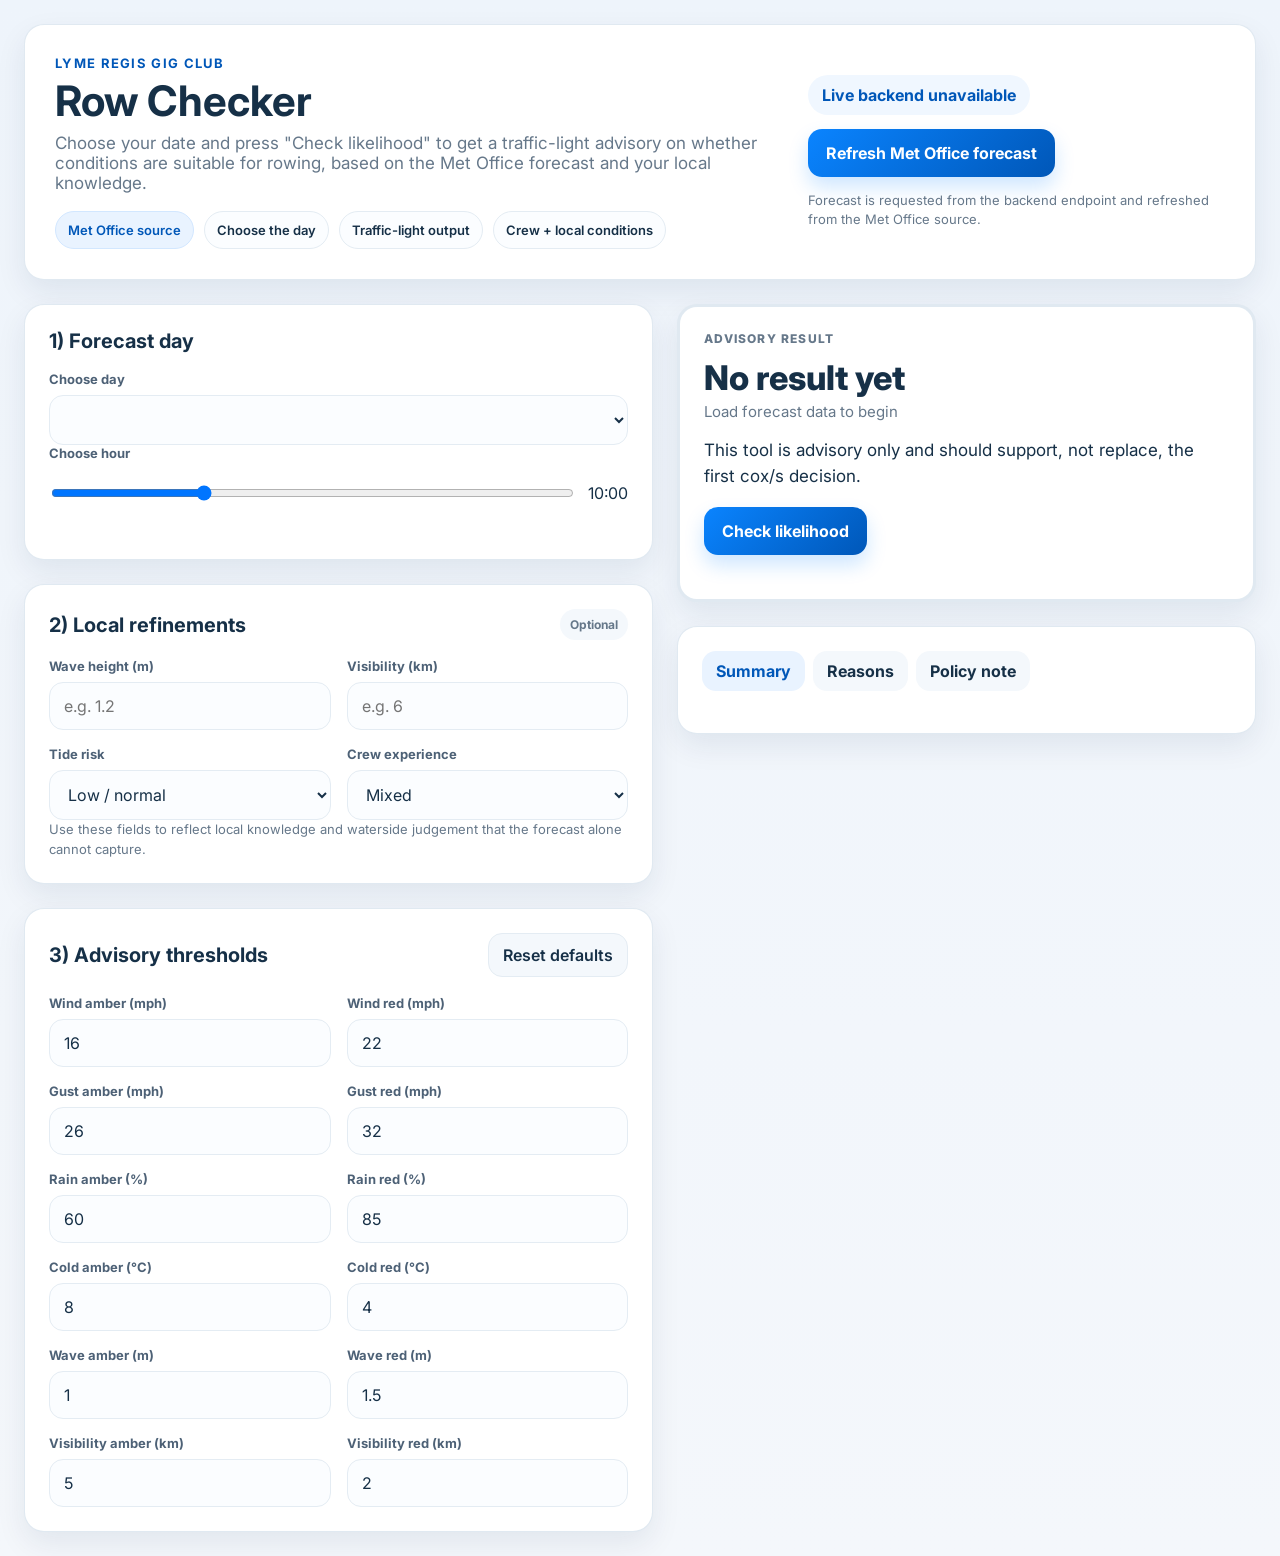
==== index.html @ fdea6fd7 "Met Office API" ====
<!DOCTYPE html>
<html lang="en">
<head>
  <meta charset="UTF-8" />
  <meta name="viewport" content="width=device-width, initial-scale=1.0" />
  <title>Lyme Regis Row Checker</title>
  <link rel="preconnect" href="https://fonts.googleapis.com">
  <link rel="preconnect" href="https://fonts.gstatic.com" crossorigin>
  <link href="https://fonts.googleapis.com/css2?family=Inter:wght@400;500;600;700;800&display=swap" rel="stylesheet">
  <link rel="stylesheet" href="styles.css" />
</head>
<body>
  <div class="shell">
    <header class="hero card">
      <div>
        <div class="eyebrow">Lyme Regis Gig Club</div>
        <h1>Row Checker</h1>
        <p class="hero-copy">
          Choose your date and press "Check likelihood" to get a traffic-light advisory on whether conditions are suitable for rowing, based on the Met Office forecast and your local knowledge.
        </p>
        <div class="hero-badges">
          <span class="badge badge-blue">Met Office source</span>
          <span class="badge">Choose the day</span>
          <span class="badge">Traffic-light output</span>
          <span class="badge">Crew + local conditions</span>
        </div>
      </div>
      <div class="hero-side">
        <div class="summary-chip" id="lastUpdatedChip">Forecast not loaded</div>
        <button class="primary-btn" id="refreshBtn">Refresh Met Office forecast</button>
        <p class="tiny-note">Forecast is requested from the backend endpoint and refreshed from the Met Office source.</p>
      </div>
    </header>

    <main class="layout">
      <section class="left-column">
        <div class="card section-card">
          <div class="section-header">
            <h2>1) Forecast day</h2>
          </div>

          <label class="field-label" for="daySelect">Choose day</label>
          <select id="daySelect" class="field-input"></select>

          <div class="hour-selector">
            <label class="field-label" for="hourRange">Choose hour</label>
            <div class="hour-range-row">
              <input id="hourRange" class="field-input" type="range" min="7" max="18" value="10" step="1" />
              <span id="hourLabel">10:00</span>
            </div>
          </div>

          <div class="days-grid" id="daysGrid"></div>
        </div>

        <div class="card section-card">
          <div class="section-header">
            <h2>2) Local refinements</h2>
            <span class="helper-pill">Optional</span>
          </div>

          <div class="form-grid two-col">
            <div>
              <label class="field-label" for="waveInput">Wave height (m)</label>
              <input id="waveInput" class="field-input" type="number" step="0.1" placeholder="e.g. 1.2" />
            </div>
            <div>
              <label class="field-label" for="visibilityInput">Visibility (km)</label>
              <input id="visibilityInput" class="field-input" type="number" step="0.1" placeholder="e.g. 6" />
            </div>
            <div>
              <label class="field-label" for="tideRiskSelect">Tide risk</label>
              <select id="tideRiskSelect" class="field-input">
                <option value="0">Low / normal</option>
                <option value="1">Moderate concern</option>
                <option value="2">High concern</option>
              </select>
            </div>
            <div>
              <label class="field-label" for="crewExperienceSelect">Crew experience</label>
              <select id="crewExperienceSelect" class="field-input">
                <option value="mixed">Mixed</option>
                <option value="novice">Novice</option>
                <option value="experienced">Experienced</option>
              </select>
            </div>
          </div>

          <p class="support-text">
            Use these fields to reflect local knowledge and waterside judgement that the forecast alone cannot capture.
          </p>
        </div>

        <div class="card section-card">
          <div class="section-header">
            <h2>3) Advisory thresholds</h2>
            <button class="ghost-btn" id="resetThresholdsBtn">Reset defaults</button>
          </div>
          <div class="form-grid thresholds-grid">
            <div><label class="field-label">Wind amber (mph)</label><input class="field-input threshold" data-key="wind_amber" type="number" /></div>
            <div><label class="field-label">Wind red (mph)</label><input class="field-input threshold" data-key="wind_red" type="number" /></div>
            <div><label class="field-label">Gust amber (mph)</label><input class="field-input threshold" data-key="gust_amber" type="number" /></div>
            <div><label class="field-label">Gust red (mph)</label><input class="field-input threshold" data-key="gust_red" type="number" /></div>
            <div><label class="field-label">Rain amber (%)</label><input class="field-input threshold" data-key="rain_amber" type="number" /></div>
            <div><label class="field-label">Rain red (%)</label><input class="field-input threshold" data-key="rain_red" type="number" /></div>
            <div><label class="field-label">Cold amber (°C)</label><input class="field-input threshold" data-key="cold_amber" type="number" /></div>
            <div><label class="field-label">Cold red (°C)</label><input class="field-input threshold" data-key="cold_red" type="number" /></div>
            <div><label class="field-label">Wave amber (m)</label><input class="field-input threshold" data-key="wave_amber" type="number" step="0.1" /></div>
            <div><label class="field-label">Wave red (m)</label><input class="field-input threshold" data-key="wave_red" type="number" step="0.1" /></div>
            <div><label class="field-label">Visibility amber (km)</label><input class="field-input threshold" data-key="visibility_amber" type="number" step="0.1" /></div>
            <div><label class="field-label">Visibility red (km)</label><input class="field-input threshold" data-key="visibility_red" type="number" step="0.1" /></div>
          </div>
        </div>
      </section>

      <section class="right-column">
        <div class="card result-card" id="resultCard">
          <div class="result-topline">Advisory result</div>
          <div class="result-band" id="resultBand">No result yet</div>
          <div class="result-score" id="resultScore">Load forecast data to begin</div>
          <p class="result-headline" id="resultHeadline">This tool is advisory only and should support, not replace, the first cox/s decision.</p>

          <div class="result-actions">
            <button class="primary-btn" id="checkBtn">Check likelihood</button>
          </div>

          <div class="metrics-grid" id="metricsGrid"></div>
        </div>

        <div class="card detail-card">
          <div class="detail-tabs">
            <button class="tab-btn active" data-tab="summary">Summary</button>
            <button class="tab-btn" data-tab="reasons">Reasons</button>
            <button class="tab-btn" data-tab="policy">Policy note</button>
          </div>

          <div class="tab-panel active" id="tab-summary"></div>
          <div class="tab-panel" id="tab-reasons"></div>
          <div class="tab-panel" id="tab-policy"></div>
        </div>
      </section>
    </main>
  </div>

  <script src="app.js"></script>
</body>
</html>
---- styles.css ----
:root {
  --bg: #f4f7fb;
  --card: #ffffff;
  --text: #163047;
  --muted: #66788a;
  --line: #e4ecf3;
  --primary: #0a84ff;
  --primary-dark: #0057b8;
  --success: #198754;
  --warning: #ff9800;
  --danger: #d7263d;
  --shadow: 0 12px 30px rgba(15, 43, 78, 0.08);
  --radius: 20px;
}
* { box-sizing: border-box; }
html, body { margin: 0; padding: 0; background: linear-gradient(180deg, #eef4fb 0%, var(--bg) 100%); color: var(--text); font-family: Inter, system-ui, sans-serif; }
body { min-height: 100vh; }
button, input, select { font: inherit; }
.shell { max-width: 1440px; margin: 0 auto; padding: 24px; }
.card { background: var(--card); border: 1px solid rgba(221,231,240,0.9); border-radius: var(--radius); box-shadow: var(--shadow); }
.hero { display: grid; grid-template-columns: 1.4fr 0.8fr; gap: 24px; padding: 30px; align-items: start; margin-bottom: 24px; }
.eyebrow { color: var(--primary-dark); font-weight: 700; font-size: 13px; text-transform: uppercase; letter-spacing: .1em; }
.hero h1 { margin: 8px 0 10px; font-size: 42px; line-height: 1.05; }
.hero-copy { margin: 0 0 18px; color: var(--muted); font-size: 17px; max-width: 850px; }
.hero-badges { display: flex; gap: 10px; flex-wrap: wrap; }
.badge { padding: 10px 12px; border: 1px solid var(--line); border-radius: 999px; font-size: 13px; font-weight: 600; color: var(--text); background: #fbfdff; }
.badge-blue { background: #e9f3ff; color: var(--primary-dark); border-color: #d2e7ff; }
.hero-side { display: flex; flex-direction: column; gap: 14px; align-items: flex-start; justify-content: center; min-height: 100%; }
.summary-chip { padding: 10px 14px; border-radius: 999px; background: #f0f7ff; color: var(--primary-dark); font-weight: 700; }
.primary-btn, .ghost-btn, .tab-btn {
  border: none; border-radius: 14px; cursor: pointer; transition: transform .15s ease, box-shadow .15s ease, background .15s ease;
}
.primary-btn { background: linear-gradient(135deg, var(--primary), var(--primary-dark)); color: white; padding: 14px 18px; font-weight: 700; box-shadow: 0 10px 20px rgba(10,132,255,.2); }
.primary-btn:hover, .ghost-btn:hover, .tab-btn:hover { transform: translateY(-1px); }
.ghost-btn { background: #f4f8fc; color: var(--text); padding: 11px 14px; border: 1px solid var(--line); font-weight: 600; }
.tiny-note, .support-text { color: var(--muted); font-size: 13px; line-height: 1.5; margin: 0; }
.layout { display: grid; grid-template-columns: 1fr 0.92fr; gap: 24px; }
.left-column, .right-column { display: flex; flex-direction: column; gap: 24px; }
.section-card, .result-card, .detail-card { padding: 24px; }
.section-header { display: flex; justify-content: space-between; gap: 12px; align-items: center; margin-bottom: 18px; }
.section-header h2 { margin: 0; font-size: 20px; }
.helper-pill { background: #f4f8fc; color: var(--muted); border-radius: 999px; padding: 8px 10px; font-size: 12px; font-weight: 700; }
.field-label { display: block; margin-bottom: 8px; font-size: 13px; font-weight: 700; color: #4d6176; }
.field-input { width: 100%; padding: 13px 14px; border-radius: 14px; border: 1px solid var(--line); background: #fbfdff; color: var(--text); }
.field-input:focus { outline: 3px solid rgba(10,132,255,.12); border-color: #b6d8ff; }
.form-grid { display: grid; gap: 16px; }
.hour-range-row { display: flex; align-items: center; gap: 12px; }
.hour-range-row input[type="range"] { flex: 1; }
.form-grid.two-col { grid-template-columns: repeat(2, minmax(0, 1fr)); }
.thresholds-grid { grid-template-columns: repeat(2, minmax(0, 1fr)); }
.days-grid { display: grid; grid-template-columns: repeat(4, minmax(0, 1fr)); gap: 12px; margin-top: 18px; }
.day-card {
  padding: 14px; border-radius: 18px; border: 1px solid var(--line); background: linear-gradient(180deg, #fbfdff 0%, #f6faff 100%);
  cursor: pointer; transition: all .15s ease; min-height: 108px;
}
.day-card.active { border-color: #8fc5ff; box-shadow: 0 0 0 3px rgba(10,132,255,.12); }
.day-label { font-weight: 800; font-size: 15px; margin-bottom: 6px; }
.day-date { font-size: 12px; color: var(--muted); margin-bottom: 10px; }
.day-mini { font-size: 12px; color: #3f566e; line-height: 1.45; }
.result-card { position: static; overflow: hidden; border: 3px solid rgba(221,231,240,0.9); }
.result-card.status-likely { border-color: #27ae60; }
.result-card.status-marginal { border-color: #ff9800; }
.result-card.status-unlikely { border-color: #d7263d; }
.result-topline { color: var(--muted); text-transform: uppercase; font-size: 12px; letter-spacing: .1em; font-weight: 800; }
.result-band { margin-top: 14px; font-weight: 800; font-size: 34px; line-height: 1.05; }
.result-score { margin-top: 6px; color: var(--muted); font-size: 15px; }
.result-headline { margin: 16px 0 18px; font-size: 17px; line-height: 1.55; }
.result-actions { margin-bottom: 20px; }
.metrics-grid { display: grid; grid-template-columns: repeat(2, minmax(0, 1fr)); gap: 12px; }
.metric {
  background: #f6faff; border: 1px solid var(--line); border-radius: 16px; padding: 14px;
}
.metric-label { color: var(--muted); font-size: 12px; margin-bottom: 4px; font-weight: 700; text-transform: uppercase; letter-spacing: .05em; }
.metric-value { font-size: 22px; font-weight: 800; }
.metric-sub { font-size: 12px; color: var(--muted); }
.detail-tabs { display: flex; gap: 8px; margin-bottom: 18px; flex-wrap: wrap; }
.tab-btn { background: #f4f8fc; color: var(--text); padding: 10px 14px; font-weight: 700; }
.tab-btn.active { background: #e9f3ff; color: var(--primary-dark); }
.tab-panel { display: none; color: #365067; line-height: 1.65; }
.tab-panel.active { display: block; }
.info-list { margin: 0; padding-left: 18px; }
.info-list li { margin-bottom: 8px; }
.reasons-block { margin-bottom: 18px; }
.reasons-block h3 { margin: 0 0 10px; font-size: 16px; }
.reasons-block ul { margin: 0; padding-left: 18px; }
.reasons-block li { margin-bottom: 8px; }
.policy-note { background: #f8fbff; border: 1px solid var(--line); padding: 16px; border-radius: 16px; }
@media (max-width: 1160px) {
  .layout { grid-template-columns: 1fr; }
  .hero { grid-template-columns: 1fr; }
}
@media (max-width: 740px) {
  .shell { padding: 14px; }
  .hero { padding: 20px; }
  .hero h1 { font-size: 32px; }
  .form-grid.two-col, .thresholds-grid, .days-grid, .metrics-grid { grid-template-columns: 1fr; }
}
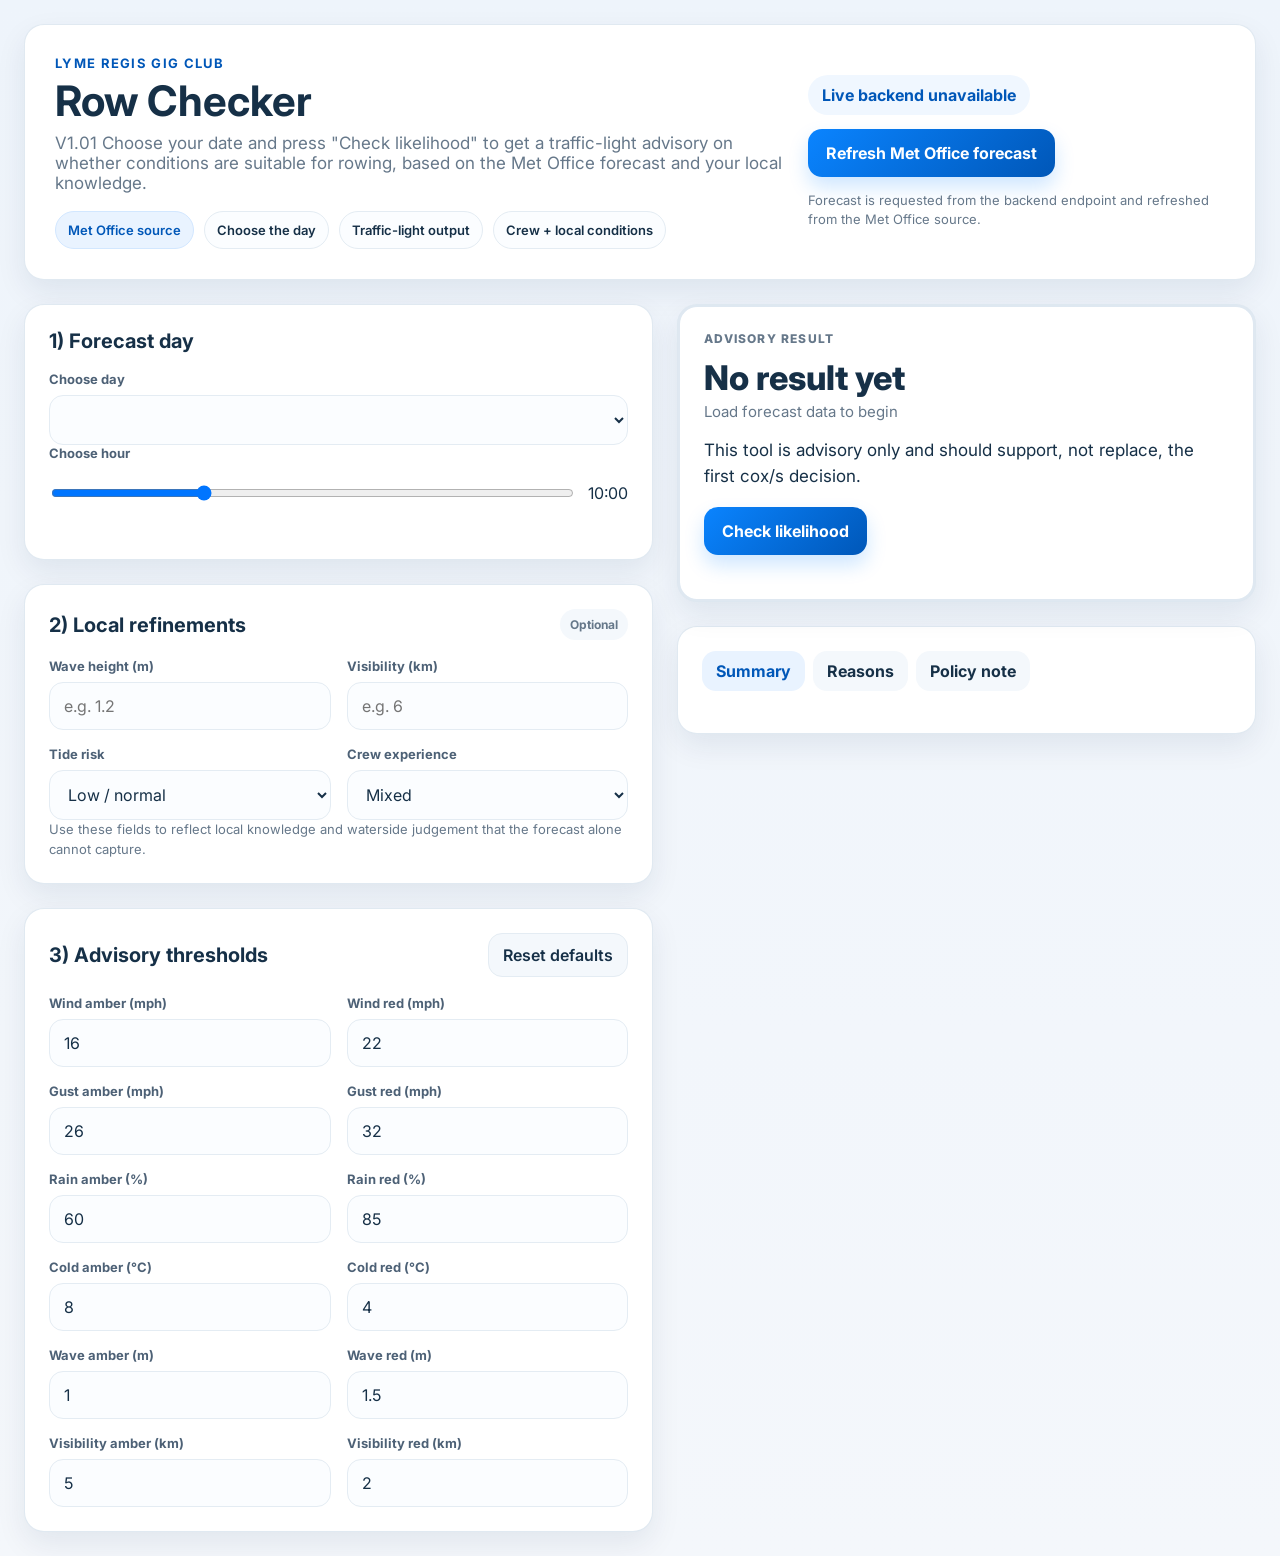
==== commit 23639089: "Add a version tag" ====
--- a/index.html
+++ b/index.html
@@ -16,7 +16,7 @@
         <div class="eyebrow">Lyme Regis Gig Club</div>
         <h1>Row Checker</h1>
         <p class="hero-copy">
-          Choose your date and press "Check likelihood" to get a traffic-light advisory on whether conditions are suitable for rowing, based on the Met Office forecast and your local knowledge.
+          V1.01 Choose your date and press "Check likelihood" to get a traffic-light advisory on whether conditions are suitable for rowing, based on the Met Office forecast and your local knowledge.
         </p>
         <div class="hero-badges">
           <span class="badge badge-blue">Met Office source</span>
--- a/styles.css
+++ b/styles.css
@@ -57,7 +57,17 @@
 .day-label { font-weight: 800; font-size: 15px; margin-bottom: 6px; }
 .day-date { font-size: 12px; color: var(--muted); margin-bottom: 10px; }
 .day-mini { font-size: 12px; color: #3f566e; line-height: 1.45; }
-.result-card { position: static; overflow: hidden; border: 3px solid rgba(221,231,240,0.9); }
+.result-card {
+  position: relative !important;
+  z-index: 0 !important;
+  overflow: visible !important;
+  border: 3px solid rgba(221,231,240,0.9);
+  background-clip: padding-box;
+}
+.result-card::before {
+  display: none !important;
+  content: none !important;
+}
 .result-card.status-likely { border-color: #27ae60; }
 .result-card.status-marginal { border-color: #ff9800; }
 .result-card.status-unlikely { border-color: #d7263d; }
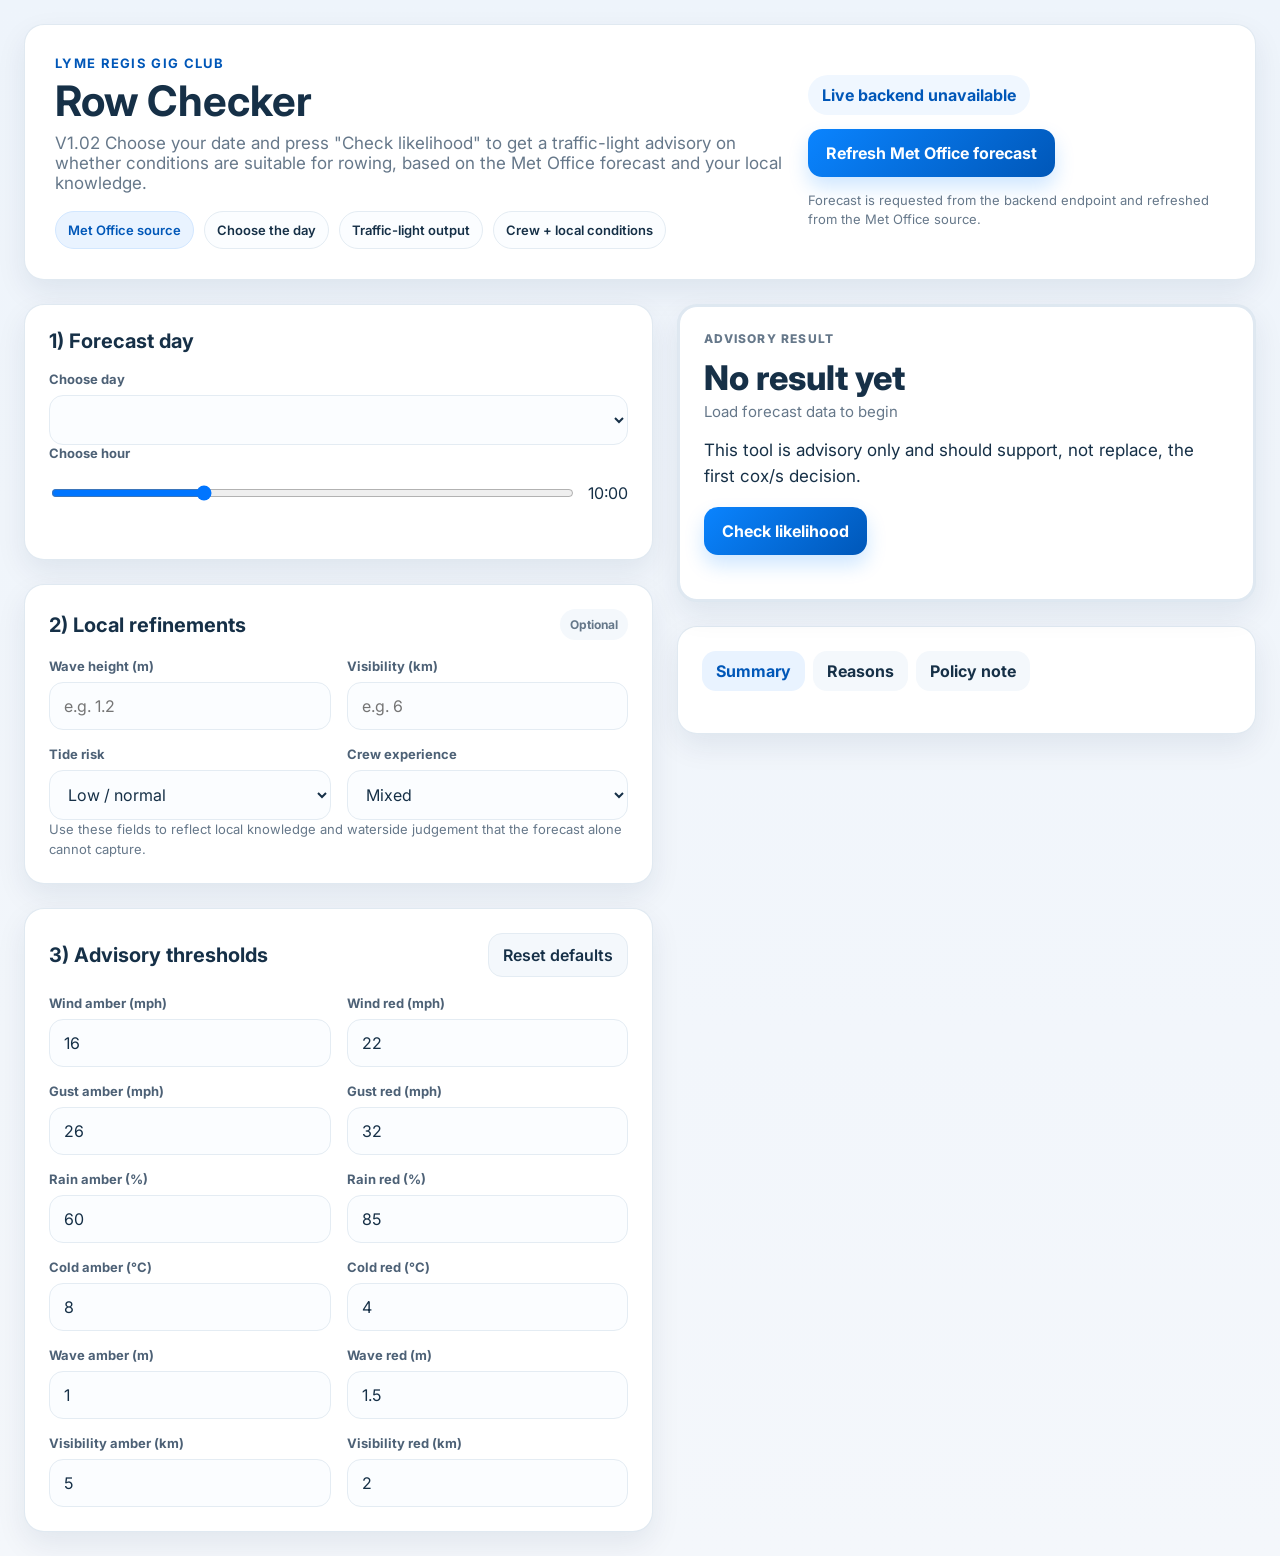
==== commit 94d4296a: "Updated version to 1.02" ====
--- a/index.html
+++ b/index.html
@@ -16,7 +16,7 @@
         <div class="eyebrow">Lyme Regis Gig Club</div>
         <h1>Row Checker</h1>
         <p class="hero-copy">
-          V1.01 Choose your date and press "Check likelihood" to get a traffic-light advisory on whether conditions are suitable for rowing, based on the Met Office forecast and your local knowledge.
+          V1.02 Choose your date and press "Check likelihood" to get a traffic-light advisory on whether conditions are suitable for rowing, based on the Met Office forecast and your local knowledge.
         </p>
         <div class="hero-badges">
           <span class="badge badge-blue">Met Office source</span>
@@ -28,6 +28,10 @@
       <div class="hero-side">
         <div class="summary-chip" id="lastUpdatedChip">Forecast not loaded</div>
         <button class="primary-btn" id="refreshBtn">Refresh Met Office forecast</button>
+        <div id="loadingIndicator" class="loading-indicator" style="display: none;">
+          <span class="loading-spinner"></span>
+          <span id="loadingText">Fetching forecast...</span>
+        </div>
         <p class="tiny-note">Forecast is requested from the backend endpoint and refreshed from the Met Office source.</p>
       </div>
     </header>
--- a/styles.css
+++ b/styles.css
@@ -27,6 +27,9 @@
 .badge-blue { background: #e9f3ff; color: var(--primary-dark); border-color: #d2e7ff; }
 .hero-side { display: flex; flex-direction: column; gap: 14px; align-items: flex-start; justify-content: center; min-height: 100%; }
 .summary-chip { padding: 10px 14px; border-radius: 999px; background: #f0f7ff; color: var(--primary-dark); font-weight: 700; }
+.loading-indicator { display: flex; align-items: center; gap: 12px; padding: 12px 14px; border-radius: 14px; background: #e9f3ff; color: var(--primary-dark); font-weight: 600; font-size: 14px; }
+.loading-spinner { display: inline-block; width: 16px; height: 16px; border: 2px solid rgba(10,132,255,.2); border-top-color: var(--primary-dark); border-radius: 50%; animation: spin 0.8s linear infinite; }
+@keyframes spin { from { transform: rotate(0deg); } to { transform: rotate(360deg); } }
 .primary-btn, .ghost-btn, .tab-btn {
   border: none; border-radius: 14px; cursor: pointer; transition: transform .15s ease, box-shadow .15s ease, background .15s ease;
 }
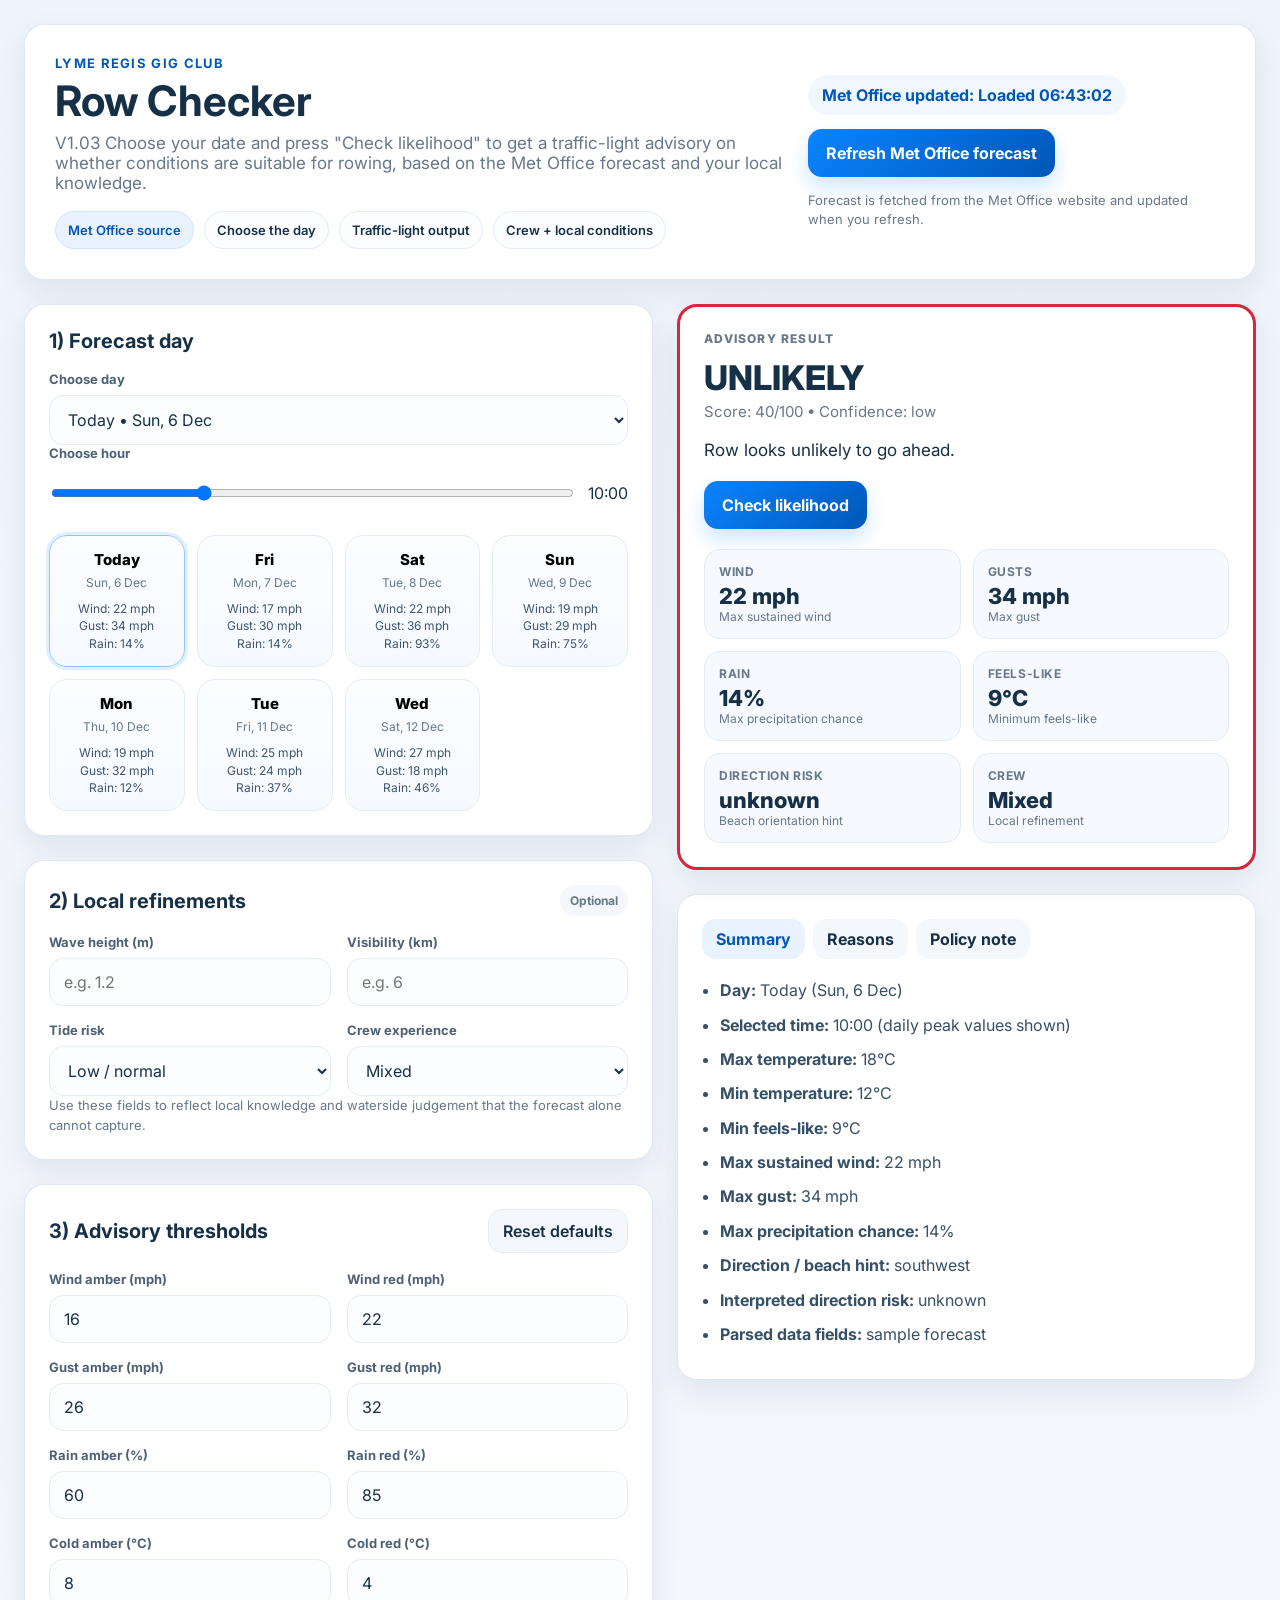
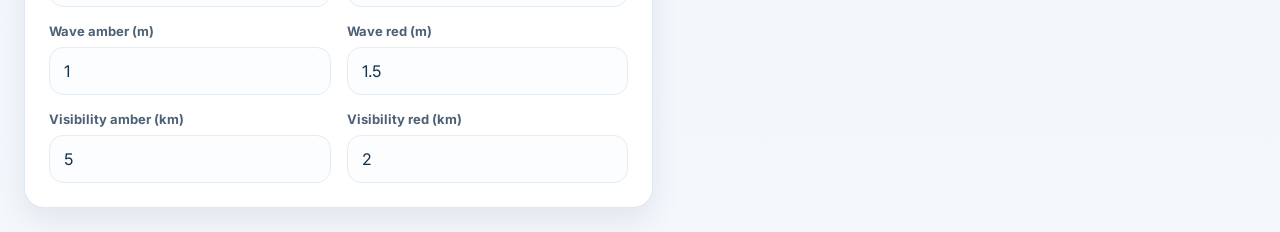
==== commit 61ad8b75: "1.03 Removed API  added scraping only" ====
--- a/index.html
+++ b/index.html
@@ -16,7 +16,7 @@
         <div class="eyebrow">Lyme Regis Gig Club</div>
         <h1>Row Checker</h1>
         <p class="hero-copy">
-          V1.02 Choose your date and press "Check likelihood" to get a traffic-light advisory on whether conditions are suitable for rowing, based on the Met Office forecast and your local knowledge.
+          V1.03 Choose your date and press "Check likelihood" to get a traffic-light advisory on whether conditions are suitable for rowing, based on the Met Office forecast and your local knowledge.
         </p>
         <div class="hero-badges">
           <span class="badge badge-blue">Met Office source</span>
@@ -32,7 +32,7 @@
           <span class="loading-spinner"></span>
           <span id="loadingText">Fetching forecast...</span>
         </div>
-        <p class="tiny-note">Forecast is requested from the backend endpoint and refreshed from the Met Office source.</p>
+        <p class="tiny-note">Forecast is fetched from the Met Office website and updated when you refresh.</p>
       </div>
     </header>
 
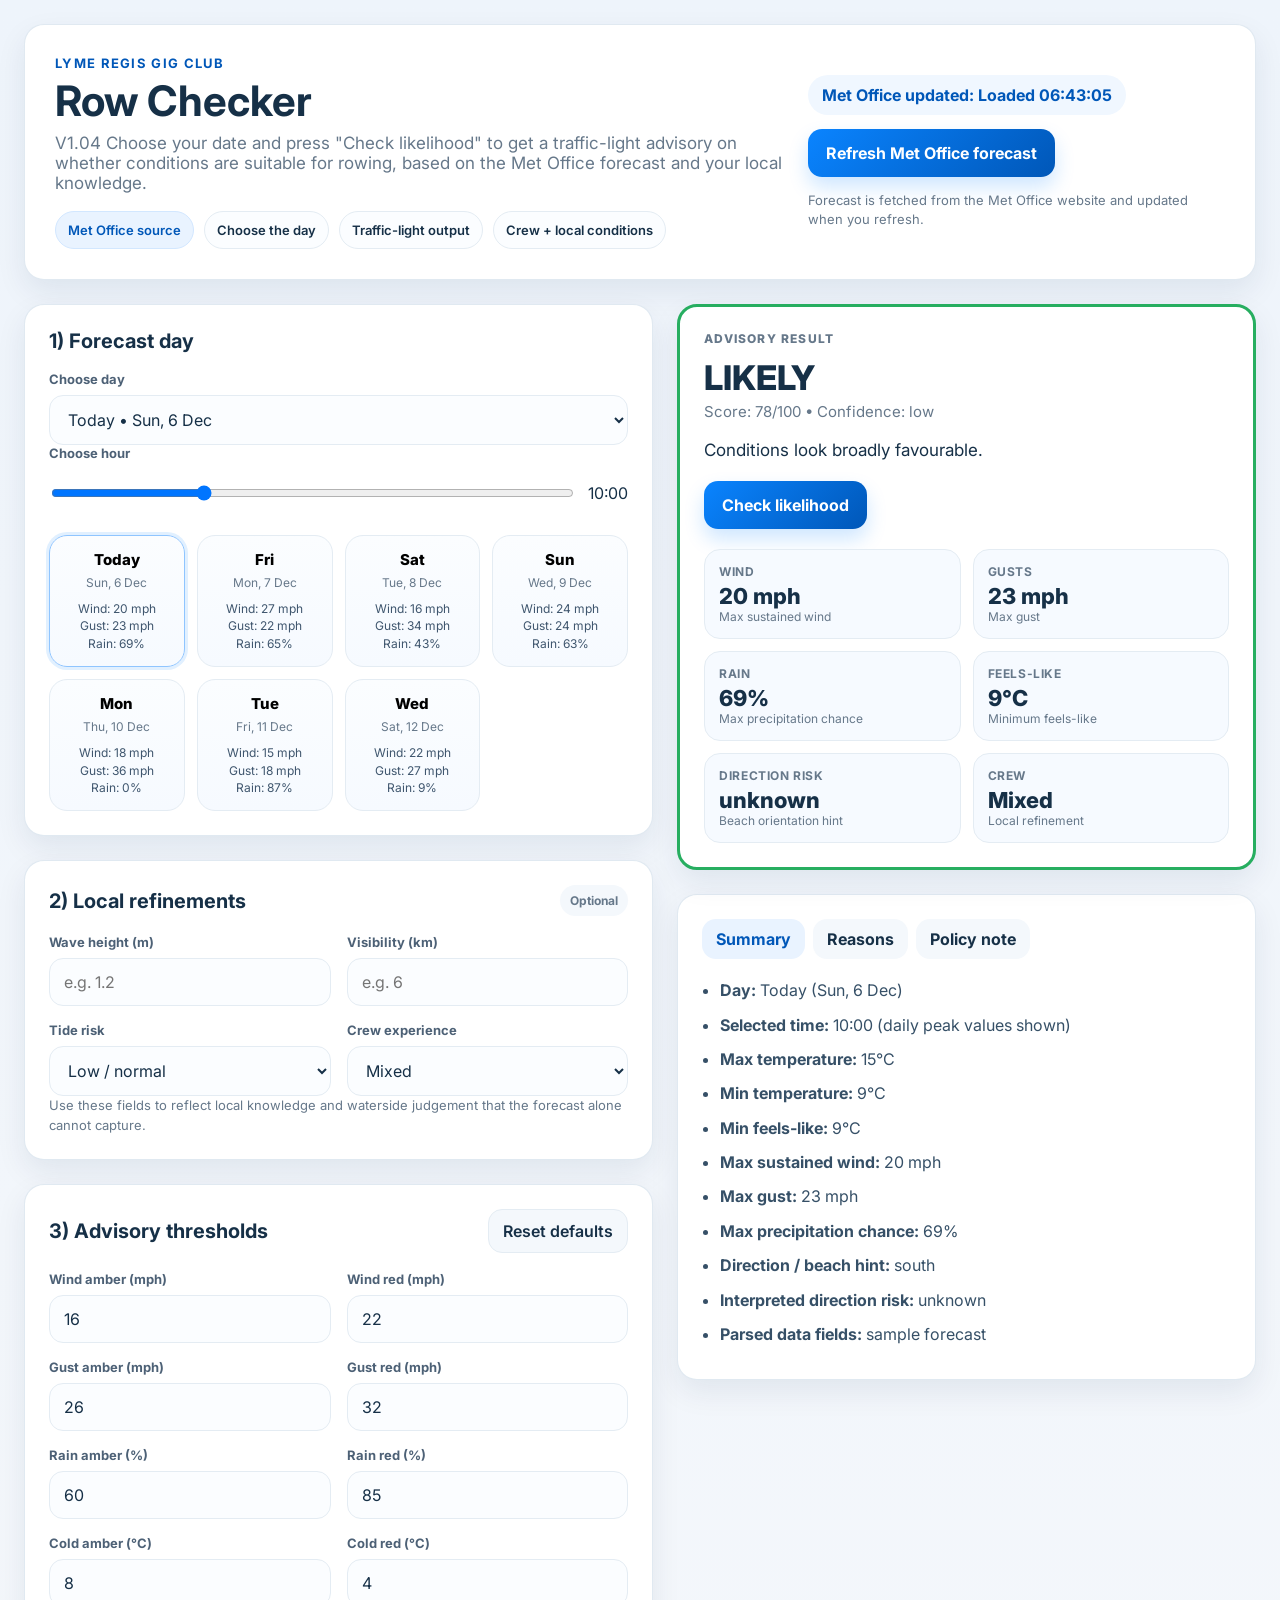
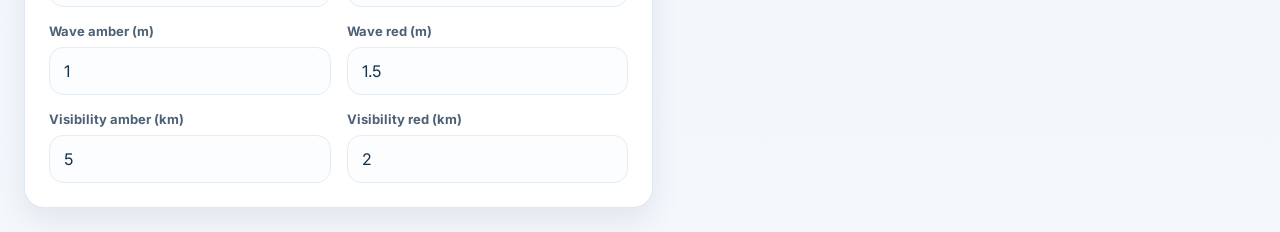
==== commit a0f4dec5: "v.1.04 remives fall back data from met office" ====
--- a/index.html
+++ b/index.html
@@ -16,7 +16,7 @@
         <div class="eyebrow">Lyme Regis Gig Club</div>
         <h1>Row Checker</h1>
         <p class="hero-copy">
-          V1.03 Choose your date and press "Check likelihood" to get a traffic-light advisory on whether conditions are suitable for rowing, based on the Met Office forecast and your local knowledge.
+          V1.04 Choose your date and press "Check likelihood" to get a traffic-light advisory on whether conditions are suitable for rowing, based on the Met Office forecast and your local knowledge.
         </p>
         <div class="hero-badges">
           <span class="badge badge-blue">Met Office source</span>
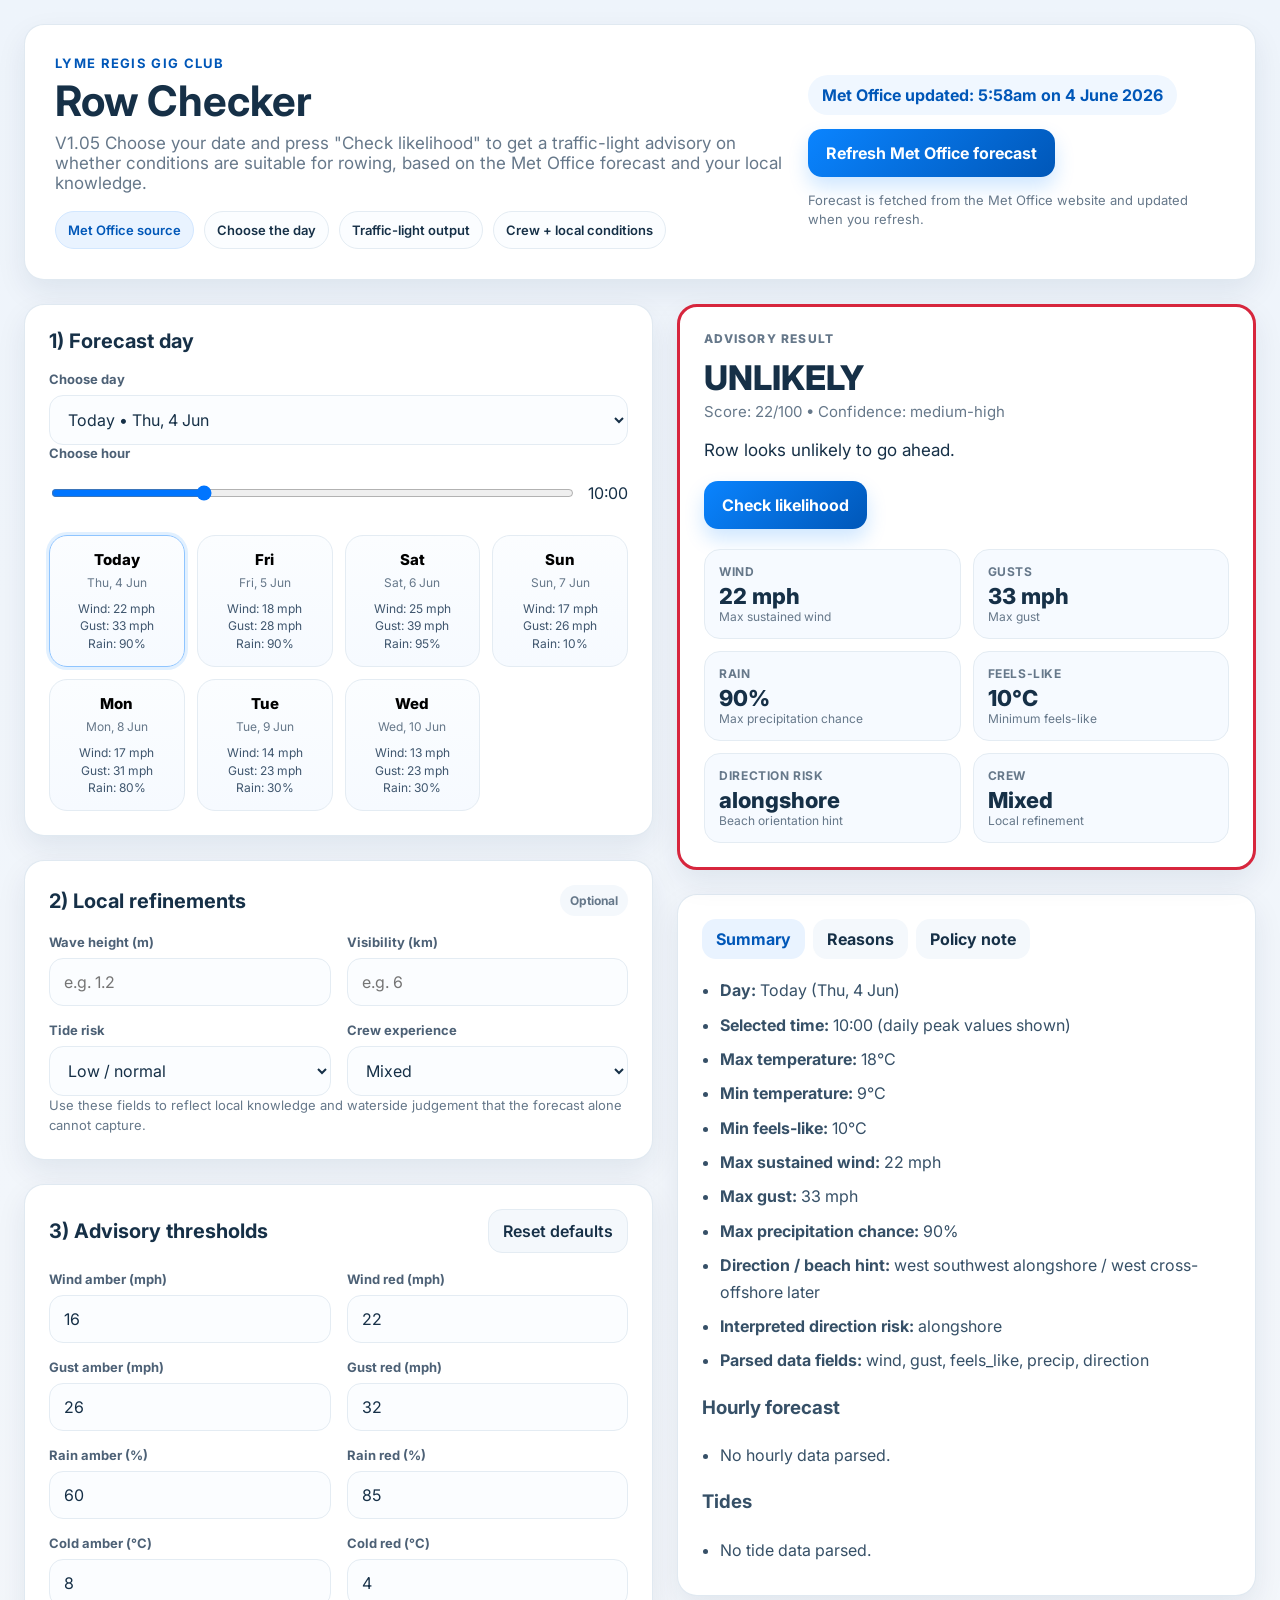
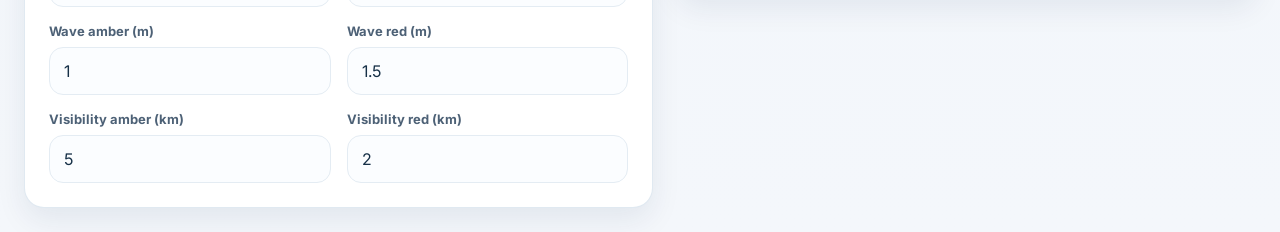
==== commit 283ce883: "1.05 Updated Met office" ====
--- a/index.html
+++ b/index.html
@@ -16,7 +16,7 @@
         <div class="eyebrow">Lyme Regis Gig Club</div>
         <h1>Row Checker</h1>
         <p class="hero-copy">
-          V1.04 Choose your date and press "Check likelihood" to get a traffic-light advisory on whether conditions are suitable for rowing, based on the Met Office forecast and your local knowledge.
+          V1.05 Choose your date and press "Check likelihood" to get a traffic-light advisory on whether conditions are suitable for rowing, based on the Met Office forecast and your local knowledge.
         </p>
         <div class="hero-badges">
           <span class="badge badge-blue">Met Office source</span>
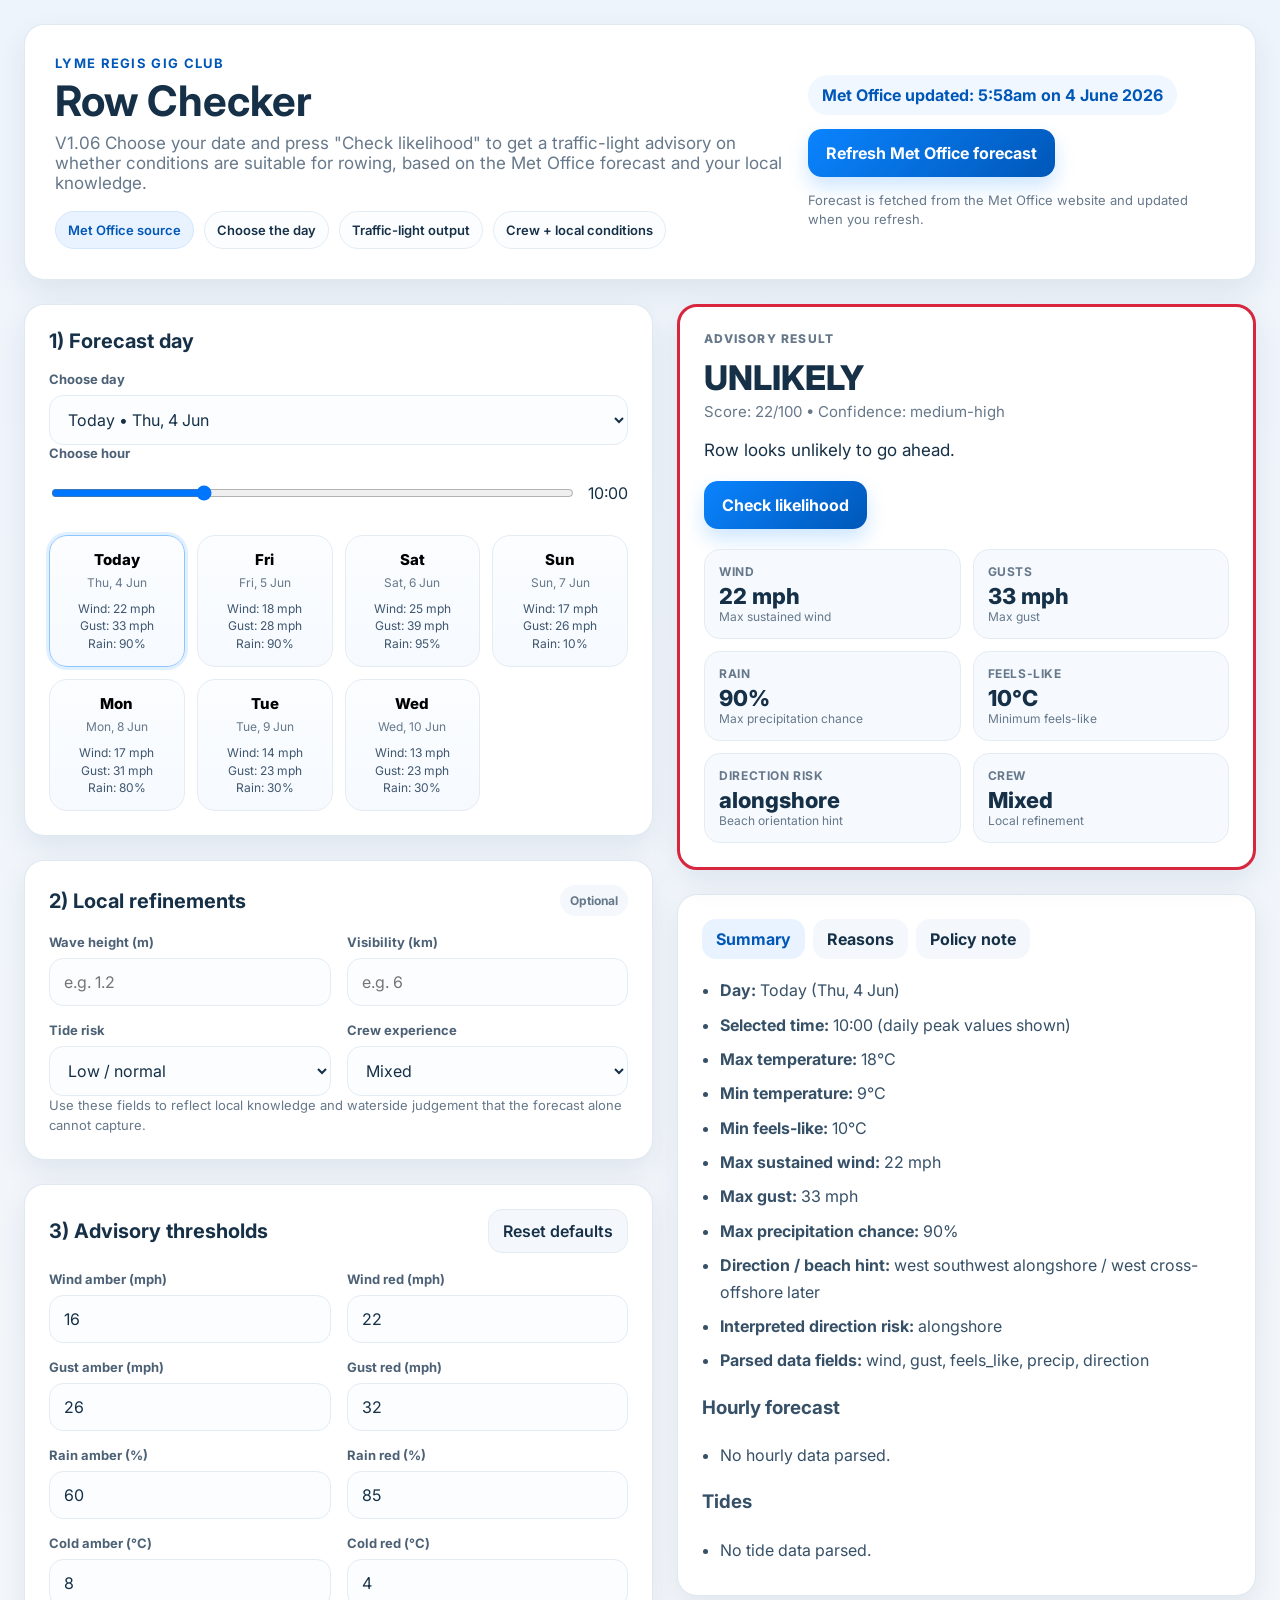
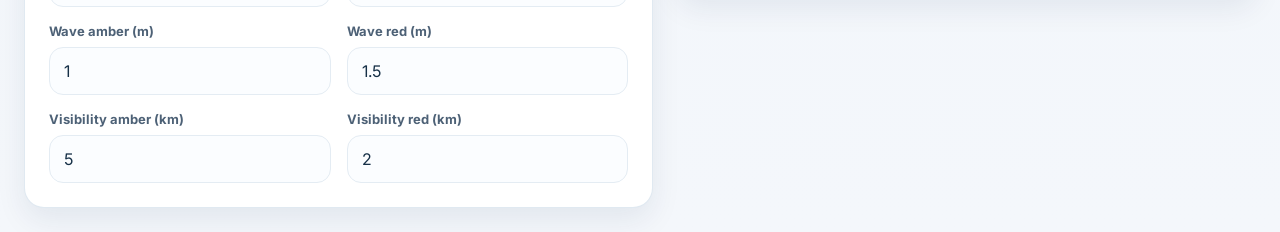
==== commit b76d9b4b: "1.06 Met office bug fix" ====
--- a/index.html
+++ b/index.html
@@ -16,7 +16,7 @@
         <div class="eyebrow">Lyme Regis Gig Club</div>
         <h1>Row Checker</h1>
         <p class="hero-copy">
-          V1.05 Choose your date and press "Check likelihood" to get a traffic-light advisory on whether conditions are suitable for rowing, based on the Met Office forecast and your local knowledge.
+          V1.06 Choose your date and press "Check likelihood" to get a traffic-light advisory on whether conditions are suitable for rowing, based on the Met Office forecast and your local knowledge.
         </p>
         <div class="hero-badges">
           <span class="badge badge-blue">Met Office source</span>
